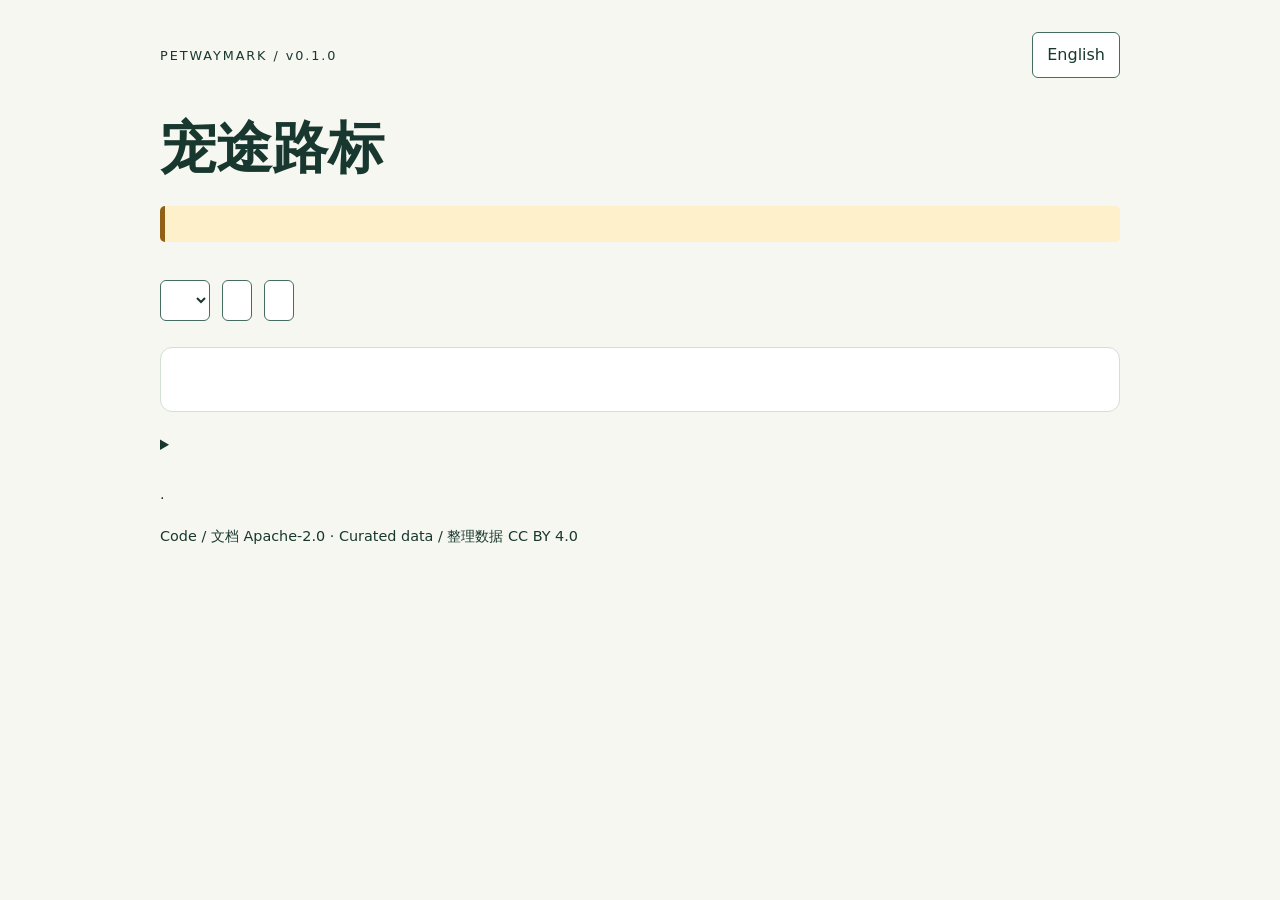
==== apps/pages/index.html @ 75c264a5 "Publish bilingual research demo and independently versioned draft data" ====
<!doctype html>
<html lang="zh-CN"><head><meta charset="utf-8"><meta name="viewport" content="width=device-width,initial-scale=1"><title>PetWaymark · 宠途路标</title><link rel="stylesheet" href="style.css"><script defer src="examples.js"></script><script defer src="demo.js"></script></head>
<body><main><header><span class="eyebrow">PETWAYMARK / v0.1.0</span><button id="language" type="button">English</button></header>
<h1 id="title">宠途路标</h1><p id="intro"></p><aside id="limits"></aside>
<section class="controls"><label for="example" id="label"></label><select id="example"></select><button id="print" type="button"></button><button id="export" type="button"></button></section>
<p id="version"></p><article aria-live="polite"><h2 id="heading"></h2><pre id="checklist"></pre></article>
<details><summary id="json-label"></summary><pre id="json"></pre></details>
<footer><a href="https://github.com/Mrwwwwwwww/PetWaymark" id="repo"></a> · <a href="https://github.com/Mrwwwwwwww/PetWaymark/blob/main/data/coverage/week9-matrix.md" id="coverage"></a><p id="privacy"></p><p>Code / 文档 Apache-2.0 · Curated data / 整理数据 CC BY 4.0</p></footer>
<noscript>请启用 JavaScript 查看固定合成样例；源代码链接始终可用。 Enable JavaScript to view fixed synthetic examples.</noscript></main></body></html>
---- apps/pages/style.css ----
:root{font-family:system-ui,sans-serif;color:#18382f;background:#f6f7f0;line-height:1.65}body{margin:0}main{max-width:960px;margin:auto;padding:32px 20px}header{display:flex;justify-content:space-between;align-items:center}.eyebrow{font-size:.8rem;letter-spacing:.15em}h1{font-size:clamp(2rem,6vw,3.5rem);line-height:1.2;margin:36px 0 24px}aside{background:#fff0cc;border-left:5px solid #916015;padding:18px;border-radius:5px}.controls{display:flex;flex-wrap:wrap;gap:12px;margin:26px 0}.controls label{width:100%}button,select{font:inherit;padding:9px 14px;border:1px solid #456c60;border-radius:6px;background:white;color:#18382f;max-width:100%}button{cursor:pointer}button:hover{background:#e1ece4}article{background:white;padding:22px;border:1px solid #d2dfd4;border-radius:12px}pre{font:inherit;white-space:pre-wrap;overflow-wrap:anywhere}a{color:#1b6450}footer{margin-top:28px;font-size:.9rem}details{margin-top:20px}#version{font-size:.85rem}@media print{body{background:white}main{padding:0}header button,.controls,details{display:none}article{border:0;padding:0}aside{border:2px solid #916015}h1{font-size:24pt}pre{font-size:10pt}}
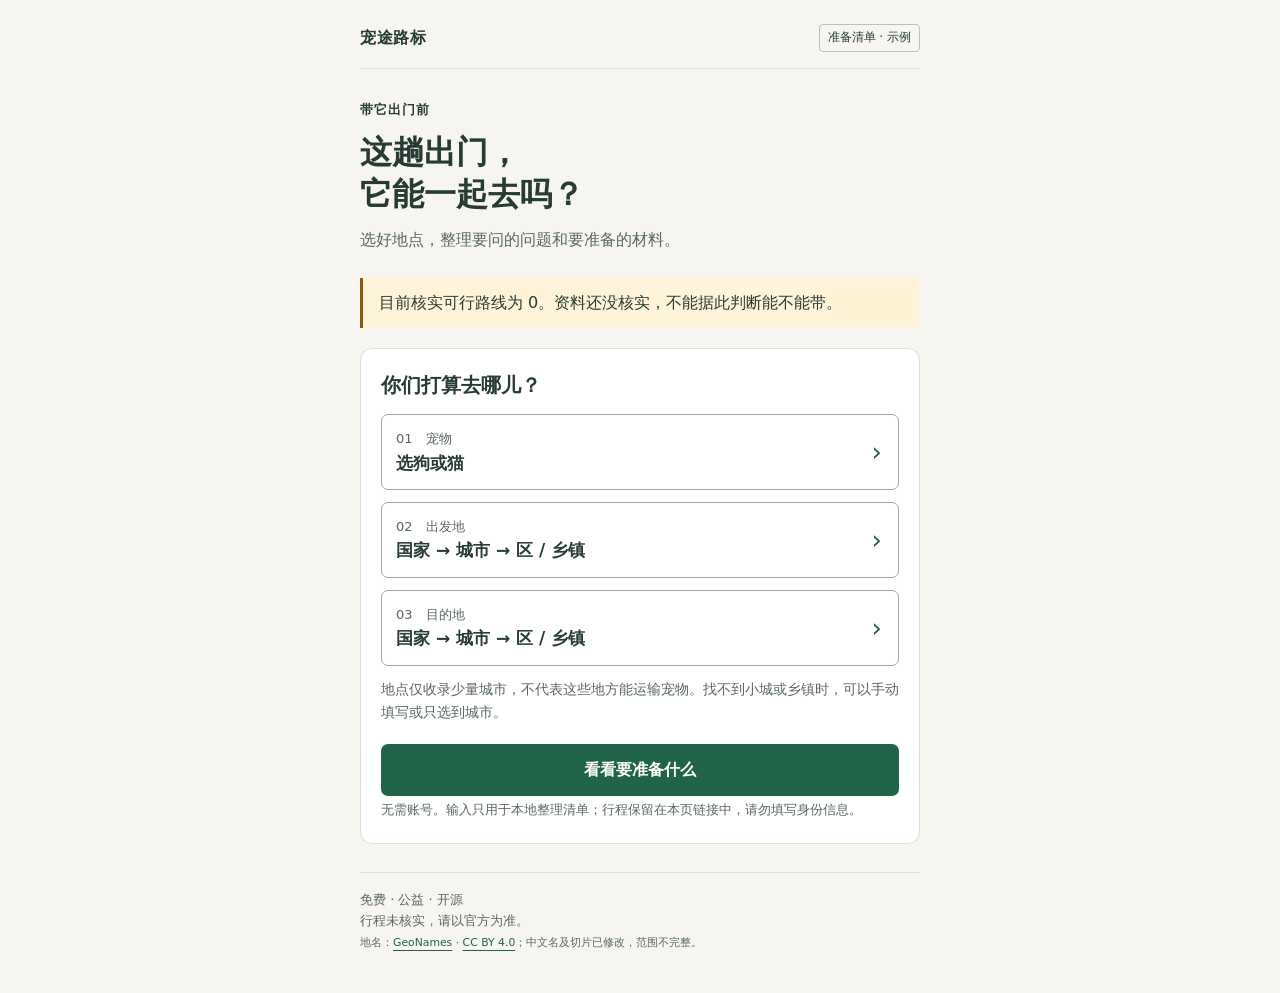
==== commit f1057150: "Build mobile-first Chinese pet travel checklist with sourced places" ====
--- a/apps/pages/index.html
+++ b/apps/pages/index.html
@@ -1,9 +1,24 @@
 <!doctype html>
-<html lang="zh-CN"><head><meta charset="utf-8"><meta name="viewport" content="width=device-width,initial-scale=1"><title>PetWaymark · 宠途路标</title><link rel="stylesheet" href="style.css"><script defer src="examples.js"></script><script defer src="demo.js"></script></head>
-<body><main><header><span class="eyebrow">PETWAYMARK / v0.1.0</span><button id="language" type="button">English</button></header>
-<h1 id="title">宠途路标</h1><p id="intro"></p><aside id="limits"></aside>
-<section class="controls"><label for="example" id="label"></label><select id="example"></select><button id="print" type="button"></button><button id="export" type="button"></button></section>
-<p id="version"></p><article aria-live="polite"><h2 id="heading"></h2><pre id="checklist"></pre></article>
-<details><summary id="json-label"></summary><pre id="json"></pre></details>
-<footer><a href="https://github.com/Mrwwwwwwww/PetWaymark" id="repo"></a> · <a href="https://github.com/Mrwwwwwwww/PetWaymark/blob/main/data/coverage/week9-matrix.md" id="coverage"></a><p id="privacy"></p><p>Code / 文档 Apache-2.0 · Curated data / 整理数据 CC BY 4.0</p></footer>
-<noscript>请启用 JavaScript 查看固定合成样例；源代码链接始终可用。 Enable JavaScript to view fixed synthetic examples.</noscript></main></body></html>
+<html lang="zh-CN"><head><meta charset="utf-8"><meta name="viewport" content="width=device-width,initial-scale=1"><title>宠途路标 · 带它出门前</title><link rel="stylesheet" href="style.css"><script defer src="page-data.js"></script><script defer src="app.js"></script></head>
+<body><main><header><span class="brand">宠途路标</span><span class="tag">准备清单 · 示例</span></header>
+<div class="intro"><p class="kicker">带它出门前</p><h1>这趟出门，<br>它能一起去吗？</h1><p class="muted">选好地点，整理要问的问题和要准备的材料。</p></div>
+<aside class="notice">目前核实可行路线为 0。资料还没核实，不能据此判断能不能带。</aside>
+<form id="journey" class="panel"><h2>你们打算去哪儿？</h2>
+<div class="selection-area" aria-label="行程选择，共三个选择框">
+<button class="choice" id="pet" type="button" aria-haspopup="dialog"><span>01　宠物</span><strong id="pet-value">选狗或猫</strong><span aria-hidden="true">›</span></button>
+<button class="choice" id="origin" type="button" aria-haspopup="dialog"><span>02　出发地</span><strong id="origin-value">国家 → 城市 → 区 / 乡镇</strong><span aria-hidden="true">›</span></button>
+<button class="choice" id="destination" type="button" aria-haspopup="dialog"><span>03　目的地</span><strong id="destination-value">国家 → 城市 → 区 / 乡镇</strong><span aria-hidden="true">›</span></button>
+</div><p class="muted hint">地点仅收录少量城市，不代表这些地方能运输宠物。找不到小城或乡镇时，可以手动填写或只选到城市。</p>
+<p id="form-error" class="error" role="alert" hidden></p><button type="submit">看看要准备什么</button><small>无需账号。输入只用于本地整理清单；行程保留在本页链接中，请勿填写身份信息。</small></form>
+<noscript><aside class="notice">地点联动需要 JavaScript。<a href="result.html">阅读固定结果示例</a>；它不会分析你的行程。</aside></noscript>
+<footer>免费 · 公益 · 开源<br>行程未核实，请以官方为准。<br><small>地名：<a href="https://www.geonames.org/">GeoNames</a> · <a href="https://creativecommons.org/licenses/by/4.0/">CC BY 4.0</a>；中文名及切片已修改，范围不完整。</small></footer></main>
+<dialog id="picker" aria-labelledby="picker-title"><div class="sheet"><div class="sheet-head"><h2 id="picker-title">选择地点</h2><button id="close-picker" type="button" class="text-button">取消</button></div>
+<p class="muted hint">地点仅有少量收录，不含完整行政区划</p>
+<div id="pet-options" hidden><button type="button" data-pet="dog" class="secondary">狗</button><button type="button" data-pet="cat" class="secondary">猫</button></div>
+<div id="place-options"><label for="country">国家</label><select id="country"><option value="">请选择国家</option><option value="CN">中国</option><option value="US">美国</option><option value="FR">法国</option></select>
+<div id="city-step" hidden><label for="city">城市</label><select id="city"></select></div>
+<div id="area-step" hidden><label for="area">区 / 乡镇</label><select id="area"></select></div>
+<div id="search-step" hidden><label for="place-search">搜索当前一级</label><input id="place-search" type="search" maxlength="60" autocomplete="off" placeholder="输入地名，筛选上面的选项"><p class="hint muted" id="search-status" role="status"></p></div>
+<div id="missing-step" hidden><details><summary>找不到小城或乡镇？</summary><p class="hint">可手动填地名，我们不会猜它属于哪里。只用于询问清单，不判断当地规定。</p><label for="manual-city">城市（不用填详细地址）</label><input id="manual-city" maxlength="60" autocomplete="off"><label for="manual-area">区 / 乡镇（可留空）</label><input id="manual-area" maxlength="60" autocomplete="off"><button id="use-manual" type="button" class="secondary">使用手填地点</button></details><button id="city-only" type="button" class="text-button" hidden>区 / 乡镇暂不清楚，只选到城市</button></div>
+<p id="picker-error" class="error" role="alert" hidden></p><button id="confirm-place" type="button" disabled>选好区 / 乡镇后确认</button></div></div></dialog>
+</body></html>
--- a/apps/pages/style.css
+++ b/apps/pages/style.css
@@ -1 +1,7 @@
-:root{font-family:system-ui,sans-serif;color:#18382f;background:#f6f7f0;line-height:1.65}body{margin:0}main{max-width:960px;margin:auto;padding:32px 20px}header{display:flex;justify-content:space-between;align-items:center}.eyebrow{font-size:.8rem;letter-spacing:.15em}h1{font-size:clamp(2rem,6vw,3.5rem);line-height:1.2;margin:36px 0 24px}aside{background:#fff0cc;border-left:5px solid #916015;padding:18px;border-radius:5px}.controls{display:flex;flex-wrap:wrap;gap:12px;margin:26px 0}.controls label{width:100%}button,select{font:inherit;padding:9px 14px;border:1px solid #456c60;border-radius:6px;background:white;color:#18382f;max-width:100%}button{cursor:pointer}button:hover{background:#e1ece4}article{background:white;padding:22px;border:1px solid #d2dfd4;border-radius:12px}pre{font:inherit;white-space:pre-wrap;overflow-wrap:anywhere}a{color:#1b6450}footer{margin-top:28px;font-size:.9rem}details{margin-top:20px}#version{font-size:.85rem}@media print{body{background:white}main{padding:0}header button,.controls,details{display:none}article{border:0;padding:0}aside{border:2px solid #916015}h1{font-size:24pt}pre{font-size:10pt}}
+:root{color-scheme:light;--ink:#263b33;--muted:#59685f;--paper:#f6f5ef;--line:#dadfd5;--green:#216449;--yellow:#865b10;--red:#a23931}*{box-sizing:border-box}body{margin:0;background:var(--paper);color:var(--ink);font:16px/1.65 system-ui,-apple-system,'PingFang SC','Microsoft YaHei',sans-serif}main{max-width:600px;margin:auto;padding:24px 20px 40px}header{display:flex;align-items:center;justify-content:space-between;gap:12px;border-bottom:1px solid var(--line);padding-bottom:16px;margin-bottom:30px}.brand{font-weight:750;letter-spacing:.04em}.tag{font-size:12px;border:1px solid #b7c2b6;border-radius:4px;padding:3px 8px}h1{font-size:32px;line-height:1.3;margin:12px 0}h2{font-size:20px;margin:0 0 12px}h3{font-size:17px;margin:0 0 6px}p{margin:8px 0}.muted,small{color:var(--muted)}.intro{margin-bottom:24px}.notice{border-left:3px solid var(--yellow);background:#fff4d8;padding:12px 16px;margin:20px 0}.panel{background:#fff;border:1px solid var(--line);border-radius:12px;padding:20px;margin:20px 0}label{display:block;font-weight:650;margin:16px 0 6px}input,select,textarea{width:100%;font:inherit;color:var(--ink);background:#fff;border:1px solid #9ca99d;border-radius:7px;padding:11px 12px;min-height:48px}textarea{font-size:15px;resize:vertical}button{display:block;width:100%;font:inherit;font-weight:650;background:var(--green);color:#fff;border:0;border-radius:7px;padding:13px 16px;min-height:48px;cursor:pointer;text-align:center;text-decoration:none;margin-top:20px}a{color:var(--green);text-underline-offset:4px;overflow-wrap:anywhere}a.back{display:inline-block;min-height:44px;padding:9px 0}.secondary{color:var(--ink);background:#edf0e9;border:1px solid #b5c1b3}summary{cursor:pointer;padding:12px 0;min-height:48px;font-weight:650}details{border-top:1px solid var(--line);margin-top:20px}details label{font-size:15px}.state{display:inline-block;font-size:13px;font-weight:700;padding:2px 9px;border-radius:4px}.red{color:var(--red);background:#fcebe7}.yellow{color:var(--yellow);background:#fff1cd}.green{color:var(--green);background:#e3f2e8}.decision{border-top:4px solid var(--yellow)}.decision h1{font-size:26px}.kicker{font-size:13px;font-weight:700;letter-spacing:.08em}.list{list-style:none;padding:0;margin:0}.list li{border-top:1px solid var(--line);padding:16px 0}.list li:last-child{padding-bottom:0}.item-head{display:flex;align-items:start;gap:10px;justify-content:space-between}.item-head h3{flex:1}.tasks{padding-left:25px}.tasks li{padding:8px 0}.source-list li{margin:12px 0}.source-list{padding-left:22px}footer{font-size:13px;color:var(--muted);margin-top:28px;border-top:1px solid var(--line);padding-top:16px}:focus-visible{outline:3px solid #bb6a16;outline-offset:4px}.error{color:var(--red)}[hidden]{display:none!important}@media(max-width:360px){main{padding:18px 14px}.panel{padding:16px}h1{font-size:28px}}@media print{body{background:#fff;font-size:11pt}main{max-width:none;padding:0}header{margin-bottom:10px}.panel{margin:12px 0;padding:12px;break-inside:avoid}button,.back{display:none}details{display:block}h1{font-size:22pt}a{color:#263b33}.notice,.state{print-color-adjust:exact}footer{margin-top:12px}}
+/* The home selection area contains exactly three controls. */
+.choice{position:relative;text-align:left;margin:12px 0;background:#fff;color:var(--ink);border:1px solid #9ca99d;padding:13px 38px 13px 14px;font-weight:400}.choice>span:first-child{display:block;font-size:13px;color:var(--muted)}.choice strong{display:block;font-size:17px;line-height:1.55;overflow-wrap:anywhere}.choice>span:last-child{position:absolute;right:16px;top:50%;transform:translateY(-50%);font-size:26px;color:var(--green)}.choice:hover{border-color:var(--green);background:#f6faf5}.hint{font-size:14px}.compact{padding-left:20px;font-size:15px}.compact li{margin:6px 0}.input-status{border-top:1px solid var(--line);padding-top:16px;font-size:14px}.tasks h3{font-size:17px}.tasks{margin:0}.tasks>li+li{border-top:1px solid var(--line);margin-top:10px;padding-top:16px}.tasks .item-head{flex-wrap:wrap}dialog{border:0;border-radius:16px 16px 0 0;padding:0;width:min(100%,600px);max-width:100%;max-height:88dvh;margin:auto auto 0;color:var(--ink);background:#fff}dialog::backdrop{background:#172a2266}.sheet{padding:20px 20px calc(20px + env(safe-area-inset-bottom));overflow-y:auto}.sheet-head{display:flex;align-items:center;justify-content:space-between;gap:12px}.sheet-head h2{margin:0}.text-button{width:auto;margin:0;padding:10px;background:transparent;color:var(--green);text-decoration:underline}.sheet select{font-size:16px}.sheet label{font-size:15px}button:disabled{background:#e3e8e1;color:#5b685d;cursor:default}#city-only{margin-top:10px;text-align:left}.sheet details{margin-top:12px}#missing-step p{margin-top:8px}@media(min-width:700px){dialog{margin:auto;border-radius:16px}}@media print{.tasks>li{break-inside:avoid}.choice,dialog{display:none}.state{border:1px solid currentColor}.panel{break-inside:auto}#sources p{font-size:9pt}.source-list a:after{content:' (' attr(href) ')';font-size:8pt}.tag{display:inline-block}}
+
+#rule-provenance p{overflow-wrap:anywhere;font-size:13px}select{min-width:0}a.back{min-height:48px}@media print{textarea{height:auto;min-height:240px;overflow:visible}#copy-status{display:none}}
+
+.print-only{display:none}@media print{#questions{display:none}.print-only{display:block;white-space:pre-wrap;overflow-wrap:anywhere}#sources>div{display:block}}
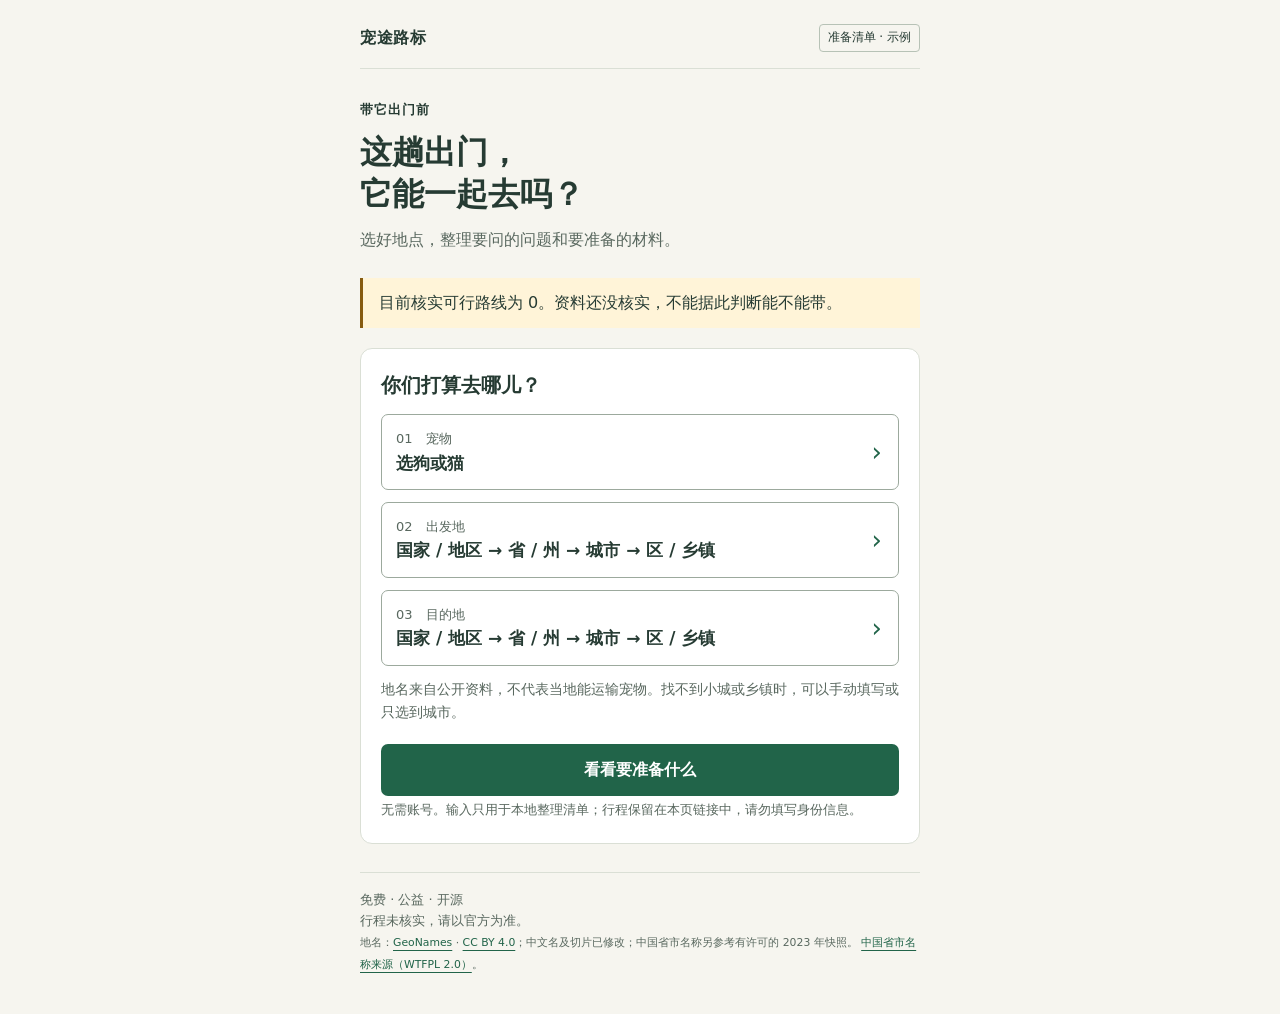
==== commit b3a61906: "Expand sourced places and add four-step pet travel preparation" ====
--- a/apps/pages/index.html
+++ b/apps/pages/index.html
@@ -6,16 +6,17 @@
 <form id="journey" class="panel"><h2>你们打算去哪儿？</h2>
 <div class="selection-area" aria-label="行程选择，共三个选择框">
 <button class="choice" id="pet" type="button" aria-haspopup="dialog"><span>01　宠物</span><strong id="pet-value">选狗或猫</strong><span aria-hidden="true">›</span></button>
-<button class="choice" id="origin" type="button" aria-haspopup="dialog"><span>02　出发地</span><strong id="origin-value">国家 → 城市 → 区 / 乡镇</strong><span aria-hidden="true">›</span></button>
-<button class="choice" id="destination" type="button" aria-haspopup="dialog"><span>03　目的地</span><strong id="destination-value">国家 → 城市 → 区 / 乡镇</strong><span aria-hidden="true">›</span></button>
-</div><p class="muted hint">地点仅收录少量城市，不代表这些地方能运输宠物。找不到小城或乡镇时，可以手动填写或只选到城市。</p>
+<button class="choice" id="origin" type="button" aria-haspopup="dialog"><span>02　出发地</span><strong id="origin-value">国家 / 地区 → 省 / 州 → 城市 → 区 / 乡镇</strong><span aria-hidden="true">›</span></button>
+<button class="choice" id="destination" type="button" aria-haspopup="dialog"><span>03　目的地</span><strong id="destination-value">国家 / 地区 → 省 / 州 → 城市 → 区 / 乡镇</strong><span aria-hidden="true">›</span></button>
+</div><p class="muted hint">地名来自公开资料，不代表当地能运输宠物。找不到小城或乡镇时，可以手动填写或只选到城市。</p>
 <p id="form-error" class="error" role="alert" hidden></p><button type="submit">看看要准备什么</button><small>无需账号。输入只用于本地整理清单；行程保留在本页链接中，请勿填写身份信息。</small></form>
 <noscript><aside class="notice">地点联动需要 JavaScript。<a href="result.html">阅读固定结果示例</a>；它不会分析你的行程。</aside></noscript>
-<footer>免费 · 公益 · 开源<br>行程未核实，请以官方为准。<br><small>地名：<a href="https://www.geonames.org/">GeoNames</a> · <a href="https://creativecommons.org/licenses/by/4.0/">CC BY 4.0</a>；中文名及切片已修改，范围不完整。</small></footer></main>
+<footer>免费 · 公益 · 开源<br>行程未核实，请以官方为准。<br><small>地名：<a href="https://www.geonames.org/">GeoNames</a> · <a href="https://creativecommons.org/licenses/by/4.0/">CC BY 4.0</a>；中文名及切片已修改；中国省市名称另参考有许可的 2023 年快照。 <a href="https://github.com/modood/Administrative-divisions-of-China/tree/c49d495b40ac73eb1a66f6eeae5f8fd10696f035">中国省市名称来源（WTFPL 2.0）</a>。</small></footer></main>
 <dialog id="picker" aria-labelledby="picker-title"><div class="sheet"><div class="sheet-head"><h2 id="picker-title">选择地点</h2><button id="close-picker" type="button" class="text-button">取消</button></div>
-<p class="muted hint">地点仅有少量收录，不含完整行政区划</p>
+<p class="muted hint">省州及主要城市已收录；区乡镇可手填。行政区划仍需当地核对。</p>
 <div id="pet-options" hidden><button type="button" data-pet="dog" class="secondary">狗</button><button type="button" data-pet="cat" class="secondary">猫</button></div>
-<div id="place-options"><label for="country">国家</label><select id="country"><option value="">请选择国家</option><option value="CN">中国</option><option value="US">美国</option><option value="FR">法国</option></select>
+<div id="place-options"><label for="country">国家 / 地区</label><select id="country"><option value="">请选择国家</option><option value="CN">中国</option><option value="US">美国</option><option value="FR">法国</option></select>
+<div id="subdivision-step" hidden><label for="subdivision">省 / 州 / 地区（可不选，直接搜城市）</label><select id="subdivision"></select></div>
 <div id="city-step" hidden><label for="city">城市</label><select id="city"></select></div>
 <div id="area-step" hidden><label for="area">区 / 乡镇</label><select id="area"></select></div>
 <div id="search-step" hidden><label for="place-search">搜索当前一级</label><input id="place-search" type="search" maxlength="60" autocomplete="off" placeholder="输入地名，筛选上面的选项"><p class="hint muted" id="search-status" role="status"></p></div>
--- a/apps/pages/style.css
+++ b/apps/pages/style.css
@@ -5,3 +5,5 @@
 #rule-provenance p{overflow-wrap:anywhere;font-size:13px}select{min-width:0}a.back{min-height:48px}@media print{textarea{height:auto;min-height:240px;overflow:visible}#copy-status{display:none}}
 
 .print-only{display:none}@media print{#questions{display:none}.print-only{display:block;white-space:pre-wrap;overflow-wrap:anywhere}#sources>div{display:block}}
+
+.step-nav{display:flex;flex-wrap:wrap;gap:8px;margin:20px 0}.step-nav a{flex:1;min-width:65px;padding:12px 4px;text-align:center;background:#e9eee5;border-radius:6px;font-size:14px}#pet-summary,#pet-advice{overflow-wrap:anywhere}@media print{.step-nav{display:none}}
